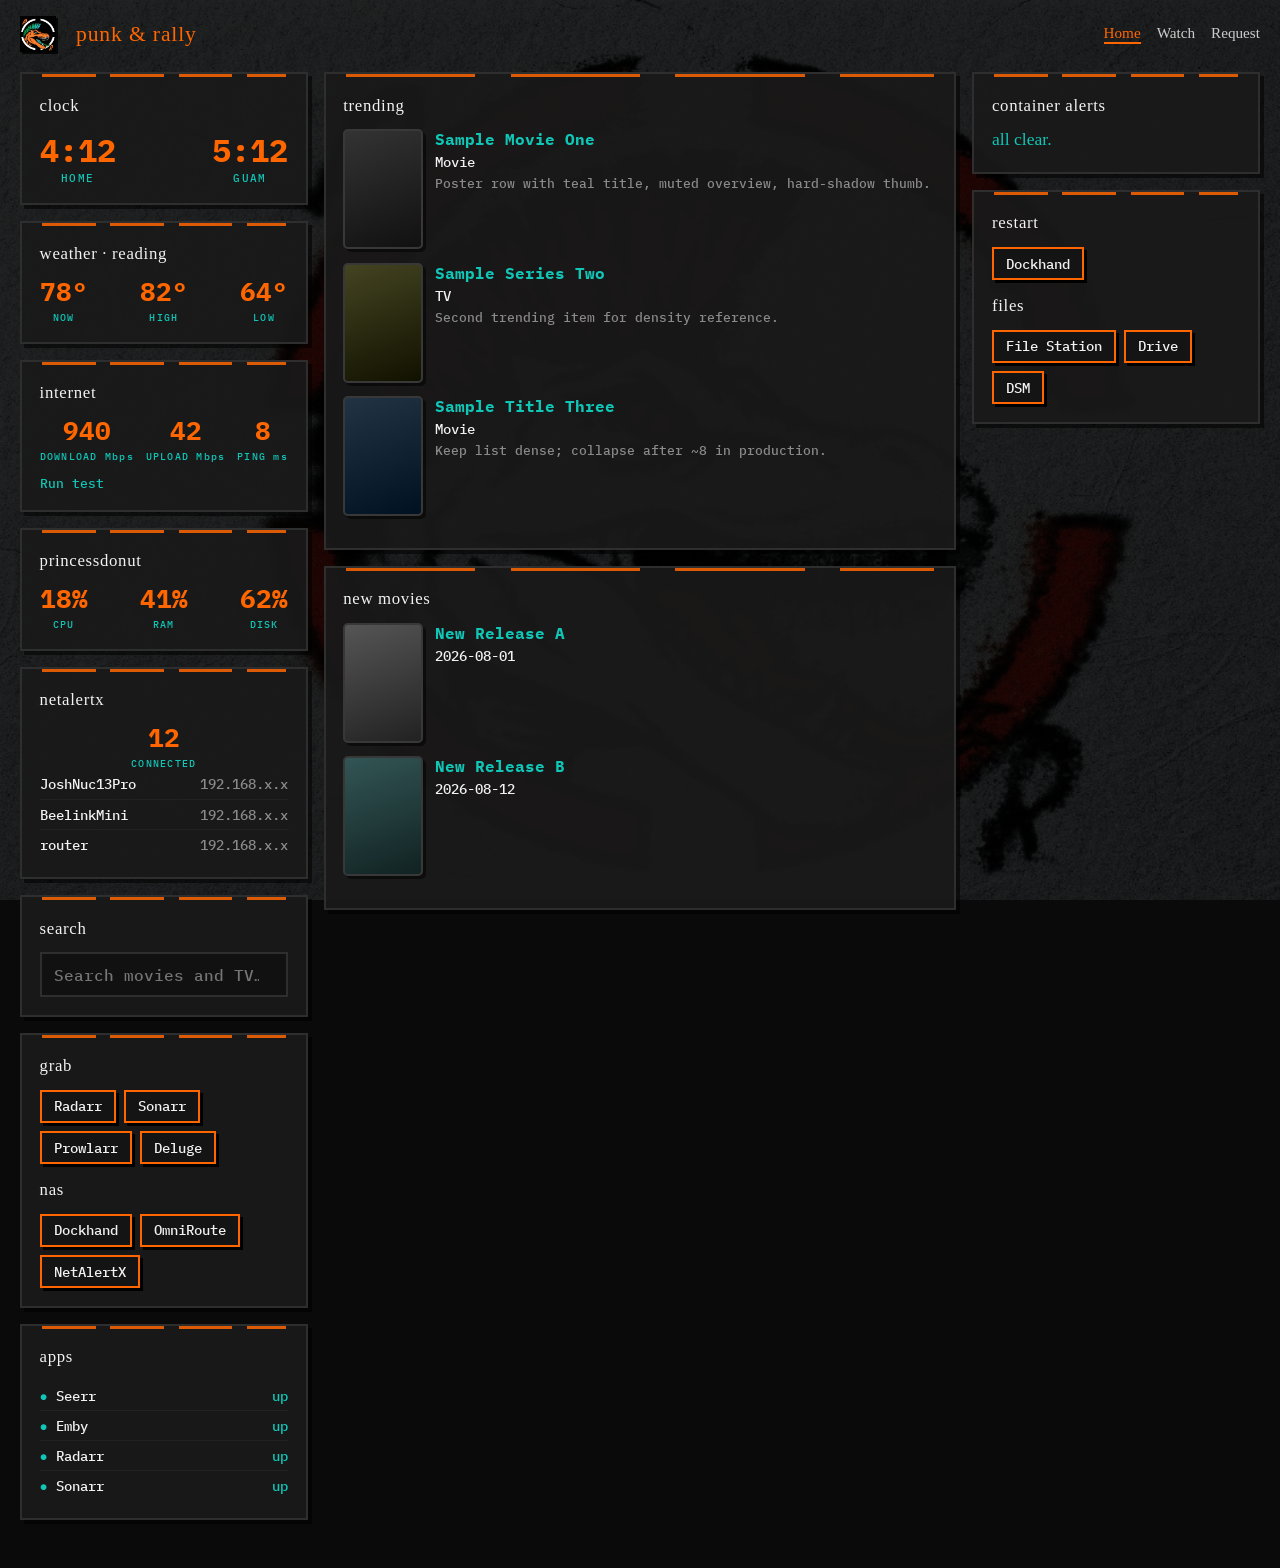
==== stitch/mockups/home.html @ f42276ad "Add Google Stitch design export for punk & rally Provide a DESIGN.md design system, sanitized static" ====
<!DOCTYPE html>
<html lang="en">
<head>
  <meta charset="utf-8" />
  <meta name="viewport" content="width=device-width, initial-scale=1" />
  <title>punk &amp; rally — Home</title>
  <link rel="stylesheet" href="theme.css" />
</head>
<body>
  <div class="shell">
    <header class="topnav">
      <img src="../assets/logo.jpg" alt="" />
      <div class="brand">punk &amp; rally</div>
      <nav class="nav-links">
        <a class="active" href="home.html">Home</a>
        <a href="watch.html">Watch</a>
        <a href="#">Request</a>
      </nav>
    </header>

    <div class="page-columns home">
      <div class="stack">
        <section class="widget">
          <div class="widget-header">clock</div>
          <div class="stats">
            <div class="clock-block">
              <div class="clock-time">4:12</div>
              <div class="clock-label">HOME</div>
            </div>
            <div class="clock-block">
              <div class="clock-time">5:12</div>
              <div class="clock-label">GUAM</div>
            </div>
          </div>
        </section>

        <section class="widget">
          <div class="widget-header">weather · reading</div>
          <div class="stats">
            <div><div class="stat-num">78°</div><div class="stat-label">NOW</div></div>
            <div><div class="stat-num">82°</div><div class="stat-label">HIGH</div></div>
            <div><div class="stat-num">64°</div><div class="stat-label">LOW</div></div>
          </div>
        </section>

        <section class="widget">
          <div class="widget-header">internet</div>
          <div class="stats">
            <div><div class="stat-num">940</div><div class="stat-label">DOWNLOAD Mbps</div></div>
            <div><div class="stat-num">42</div><div class="stat-label">UPLOAD Mbps</div></div>
            <div><div class="stat-num">8</div><div class="stat-label">PING ms</div></div>
          </div>
          <p class="muted" style="margin:0.75rem 0 0;font-size:0.8rem;"><a class="teal" href="#">Run test</a></p>
        </section>

        <section class="widget">
          <div class="widget-header">princessdonut</div>
          <div class="stats">
            <div><div class="stat-num">18%</div><div class="stat-label">CPU</div></div>
            <div><div class="stat-num">41%</div><div class="stat-label">RAM</div></div>
            <div><div class="stat-num">62%</div><div class="stat-label">DISK</div></div>
          </div>
        </section>

        <section class="widget">
          <div class="widget-header">netalertx</div>
          <div class="stats" style="justify-content:center;">
            <div><div class="stat-num">12</div><div class="stat-label">CONNECTED</div></div>
          </div>
          <div class="device-row"><span>JoshNuc13Pro</span><span class="muted">192.168.x.x</span></div>
          <div class="device-row"><span>BeelinkMini</span><span class="muted">192.168.x.x</span></div>
          <div class="device-row"><span>router</span><span class="muted">192.168.x.x</span></div>
        </section>

        <section class="widget">
          <div class="widget-header">search</div>
          <input class="search" type="search" placeholder="Search movies and TV…" readonly />
        </section>

        <section class="widget">
          <div class="widget-header">grab</div>
          <div class="pills">
            <span class="pill">Radarr</span>
            <span class="pill">Sonarr</span>
            <span class="pill">Prowlarr</span>
            <span class="pill">Deluge</span>
          </div>
          <div class="widget-header" style="margin-top:1rem;">nas</div>
          <div class="pills">
            <span class="pill">Dockhand</span>
            <span class="pill">OmniRoute</span>
            <span class="pill">NetAlertX</span>
          </div>
        </section>

        <section class="widget">
          <div class="widget-header">apps</div>
          <div class="monitor-row"><span class="ok">Seerr</span><span class="teal">up</span></div>
          <div class="monitor-row"><span class="ok">Emby</span><span class="teal">up</span></div>
          <div class="monitor-row"><span class="ok">Radarr</span><span class="teal">up</span></div>
          <div class="monitor-row"><span class="ok">Sonarr</span><span class="teal">up</span></div>
        </section>
      </div>

      <div class="stack">
        <section class="widget">
          <div class="widget-header">trending</div>
          <div class="media-row">
            <div class="thumb" style="background:linear-gradient(160deg,#333,#111);"></div>
            <div>
              <p class="media-title">Sample Movie One</p>
              <p class="media-sub">Movie</p>
              <p class="media-desc">Poster row with teal title, muted overview, hard-shadow thumb.</p>
            </div>
          </div>
          <div class="media-row">
            <div class="thumb" style="background:linear-gradient(160deg,#442,#110);"></div>
            <div>
              <p class="media-title">Sample Series Two</p>
              <p class="media-sub">TV</p>
              <p class="media-desc">Second trending item for density reference.</p>
            </div>
          </div>
          <div class="media-row">
            <div class="thumb" style="background:linear-gradient(160deg,#234,#012);"></div>
            <div>
              <p class="media-title">Sample Title Three</p>
              <p class="media-sub">Movie</p>
              <p class="media-desc">Keep list dense; collapse after ~8 in production.</p>
            </div>
          </div>
        </section>

        <section class="widget">
          <div class="widget-header">new movies</div>
          <div class="media-row">
            <div class="thumb" style="background:linear-gradient(160deg,#555,#222);"></div>
            <div>
              <p class="media-title">New Release A</p>
              <p class="media-sub">2026-08-01</p>
            </div>
          </div>
          <div class="media-row">
            <div class="thumb" style="background:linear-gradient(160deg,#355,#122);"></div>
            <div>
              <p class="media-title">New Release B</p>
              <p class="media-sub">2026-08-12</p>
            </div>
          </div>
        </section>
      </div>

      <div class="stack hide-mobile">
        <section class="widget">
          <div class="widget-header">container alerts</div>
          <p class="all-clear">all clear.</p>
        </section>
        <section class="widget">
          <div class="widget-header">restart</div>
          <div class="pills"><span class="pill">Dockhand</span></div>
          <div class="widget-header" style="margin-top:1rem;">files</div>
          <div class="pills">
            <span class="pill">File Station</span>
            <span class="pill">Drive</span>
            <span class="pill">DSM</span>
          </div>
        </section>
      </div>
    </div>
  </div>

  <nav class="mobile-nav" aria-label="Pages">
    <a class="active" href="home.html">Home</a>
    <a href="watch.html">Watch</a>
    <a href="#">Request</a>
  </nav>
</body>
</html>
---- stitch/mockups/theme.css ----
@import url("https://fonts.googleapis.com/css2?family=Permanent+Marker&family=IBM+Plex+Mono:wght@500;700&display=swap");

:root {
  --pr-orange: #ff6600;
  --pr-teal: #10c6b7;
  --pr-surface: #1a1a1a;
  --pr-bg: #0a0a0a;
  --pr-border: #2e2e2e;
  --pr-muted: #8a8a8a;
  --pr-neg: #e83030;
  --pr-text: #f2f2f2;
}

* { box-sizing: border-box; }

body {
  margin: 0;
  color: var(--pr-text);
  font-family: "IBM Plex Mono", monospace;
  font-weight: 500;
  background-color: var(--pr-bg);
  background-image:
    url("../assets/wall-texture.jpg"),
    url("data:image/svg+xml,%3Csvg viewBox='0 0 256 256' xmlns='http://www.w3.org/2000/svg'%3E%3Cfilter id='n'%3E%3CfeTurbulence type='fractalNoise' baseFrequency='0.85' numOctaves='4' stitchTiles='stitch'/%3E%3C/filter%3E%3Crect width='100%25' height='100%25' filter='url(%23n)' opacity='0.07'/%3E%3C/svg%3E");
  background-size: cover, 256px 256px;
  background-blend-mode: soft-light, overlay;
  background-attachment: fixed;
  min-height: 100vh;
}

a { color: inherit; text-decoration: none; }

.shell {
  max-width: 1280px;
  margin: 0 auto;
  padding: 1rem 1.25rem 3rem;
}

.topnav {
  display: flex;
  align-items: center;
  gap: 1.25rem;
  margin-bottom: 1.25rem;
}

.topnav img {
  height: 2.25rem;
  width: auto;
  filter: drop-shadow(2px 2px 0 hsl(0 0% 0% / 0.8));
}

.brand {
  font-family: "Permanent Marker", cursive;
  letter-spacing: 0.04em;
  color: var(--pr-orange);
  font-size: 1.35rem;
}

.nav-links {
  display: flex;
  gap: 1rem;
  margin-left: auto;
  font-family: "Permanent Marker", cursive;
  font-size: 0.95rem;
}

.nav-links a { color: #ccc; }
.nav-links a.active {
  color: var(--pr-orange);
  border-bottom: 2px solid var(--pr-orange);
}

.page-columns {
  display: grid;
  gap: 1rem;
  align-items: start;
}

.page-columns.home {
  grid-template-columns: minmax(220px, 1fr) minmax(0, 2.2fr) minmax(220px, 1fr);
}

.page-columns.watch {
  grid-template-columns: 1fr;
}

.stack { display: flex; flex-direction: column; gap: 1rem; }

.widget {
  background: hsl(0 0% 10% / 0.92);
  border: 2px solid var(--pr-border);
  box-shadow: 4px 4px 0 hsl(0 0% 0% / 0.55);
  position: relative;
  padding: 1rem 1.1rem 1.1rem;
}

.widget::before {
  content: "";
  position: absolute;
  top: 0;
  left: 1.25rem;
  right: 1.25rem;
  height: 3px;
  background: linear-gradient(
    90deg,
    var(--pr-orange) 0 22%,
    transparent 22% 28%,
    var(--pr-orange) 28% 50%,
    transparent 50% 56%,
    var(--pr-orange) 56% 78%,
    transparent 78% 84%,
    var(--pr-orange) 84% 100%
  );
  opacity: 0.85;
  pointer-events: none;
}

.widget-header {
  font-family: "Permanent Marker", cursive;
  letter-spacing: 0.04em;
  text-transform: lowercase;
  margin: 0.35rem 0 0.85rem;
  font-size: 1.05rem;
}

.stats {
  display: flex;
  justify-content: space-between;
  text-align: center;
  gap: 0.5rem;
}

.stat-num {
  font-family: "IBM Plex Mono", monospace;
  font-weight: 700;
  color: var(--pr-orange);
  font-size: 1.6rem;
  line-height: 1.1;
}

.stat-label {
  letter-spacing: 0.12em;
  font-size: 0.65rem;
  color: var(--pr-teal);
  margin-top: 0.25rem;
}

.pills {
  display: flex;
  flex-wrap: wrap;
  gap: 0.5rem;
}

.pill {
  display: inline-block;
  padding: 0.35rem 0.75rem;
  border: 2px solid var(--pr-orange);
  background: hsl(0 0% 8%);
  box-shadow: 3px 3px 0 #000;
  font-size: 0.85rem;
}

.muted { color: var(--pr-muted); }
.teal { color: var(--pr-teal); }
.orange { color: var(--pr-orange); }
.neg { color: var(--pr-neg); }

.now-playing li {
  list-style: none;
  border-left: 3px solid var(--pr-orange);
  padding-left: 0.75rem;
  margin: 0 0 0.75rem;
}

.now-playing { margin: 0; padding: 0; }
.now-playing .user { color: var(--pr-orange); font-weight: 700; margin: 0 0 0.15rem; }
.now-playing .meta { color: var(--pr-teal); font-size: 0.8rem; margin: 0; }

.media-row {
  display: flex;
  gap: 0.75rem;
  align-items: flex-start;
  margin-bottom: 0.85rem;
}

.thumb {
  width: 5rem;
  min-width: 5rem;
  height: 7.5rem;
  object-fit: cover;
  border: 2px solid #383838;
  box-shadow: 3px 3px 0 hsl(0 0% 0% / 0.5);
  border-radius: 5px;
  background: #222;
}

.media-title { color: var(--pr-teal); font-weight: 700; margin: 0 0 0.25rem; }
.media-sub { margin: 0 0 0.25rem; font-size: 0.85rem; }
.media-desc { margin: 0; color: var(--pr-muted); font-size: 0.8rem; }

.clock-block { text-align: center; }
.clock-time { font-size: 2rem; font-weight: 700; color: var(--pr-orange); }
.clock-label { color: var(--pr-teal); letter-spacing: 0.12em; font-size: 0.7rem; }

.search {
  width: 100%;
  background: #111;
  border: 2px solid var(--pr-border);
  color: var(--pr-text);
  padding: 0.65rem 0.75rem;
  font: inherit;
}

.monitor-row, .device-row {
  display: flex;
  justify-content: space-between;
  gap: 0.5rem;
  padding: 0.35rem 0;
  border-bottom: 1px solid #222;
  font-size: 0.85rem;
}

.monitor-row:last-child, .device-row:last-child { border-bottom: 0; }
.ok::before { content: "● "; color: var(--pr-teal); }
.bad::before { content: "● "; color: var(--pr-neg); }

.all-clear {
  color: var(--pr-teal);
  font-family: "Permanent Marker", cursive;
  font-size: 1.1rem;
  margin: 0.25rem 0;
}

.mobile-nav {
  display: none;
  position: fixed;
  left: 0;
  right: 0;
  bottom: 0;
  height: 56px;
  background: hsl(0 0% 8% / 0.96);
  border-top: 2px solid var(--pr-border);
  align-items: center;
  justify-content: space-around;
  z-index: 20;
}

.mobile-nav a {
  font-family: "Permanent Marker", cursive;
  font-size: 14px;
  color: #bbb;
  padding: 10px 14px;
}

.mobile-nav a.active {
  color: var(--pr-orange);
  border-bottom: 2px solid var(--pr-orange);
}

@media (max-width: 1190px) {
  .page-columns.home { grid-template-columns: 1fr; }
  .hide-mobile { display: none !important; }
  .mobile-nav { display: flex; }
  .shell { padding-bottom: 5rem; }
  .nav-links { display: none; }
}
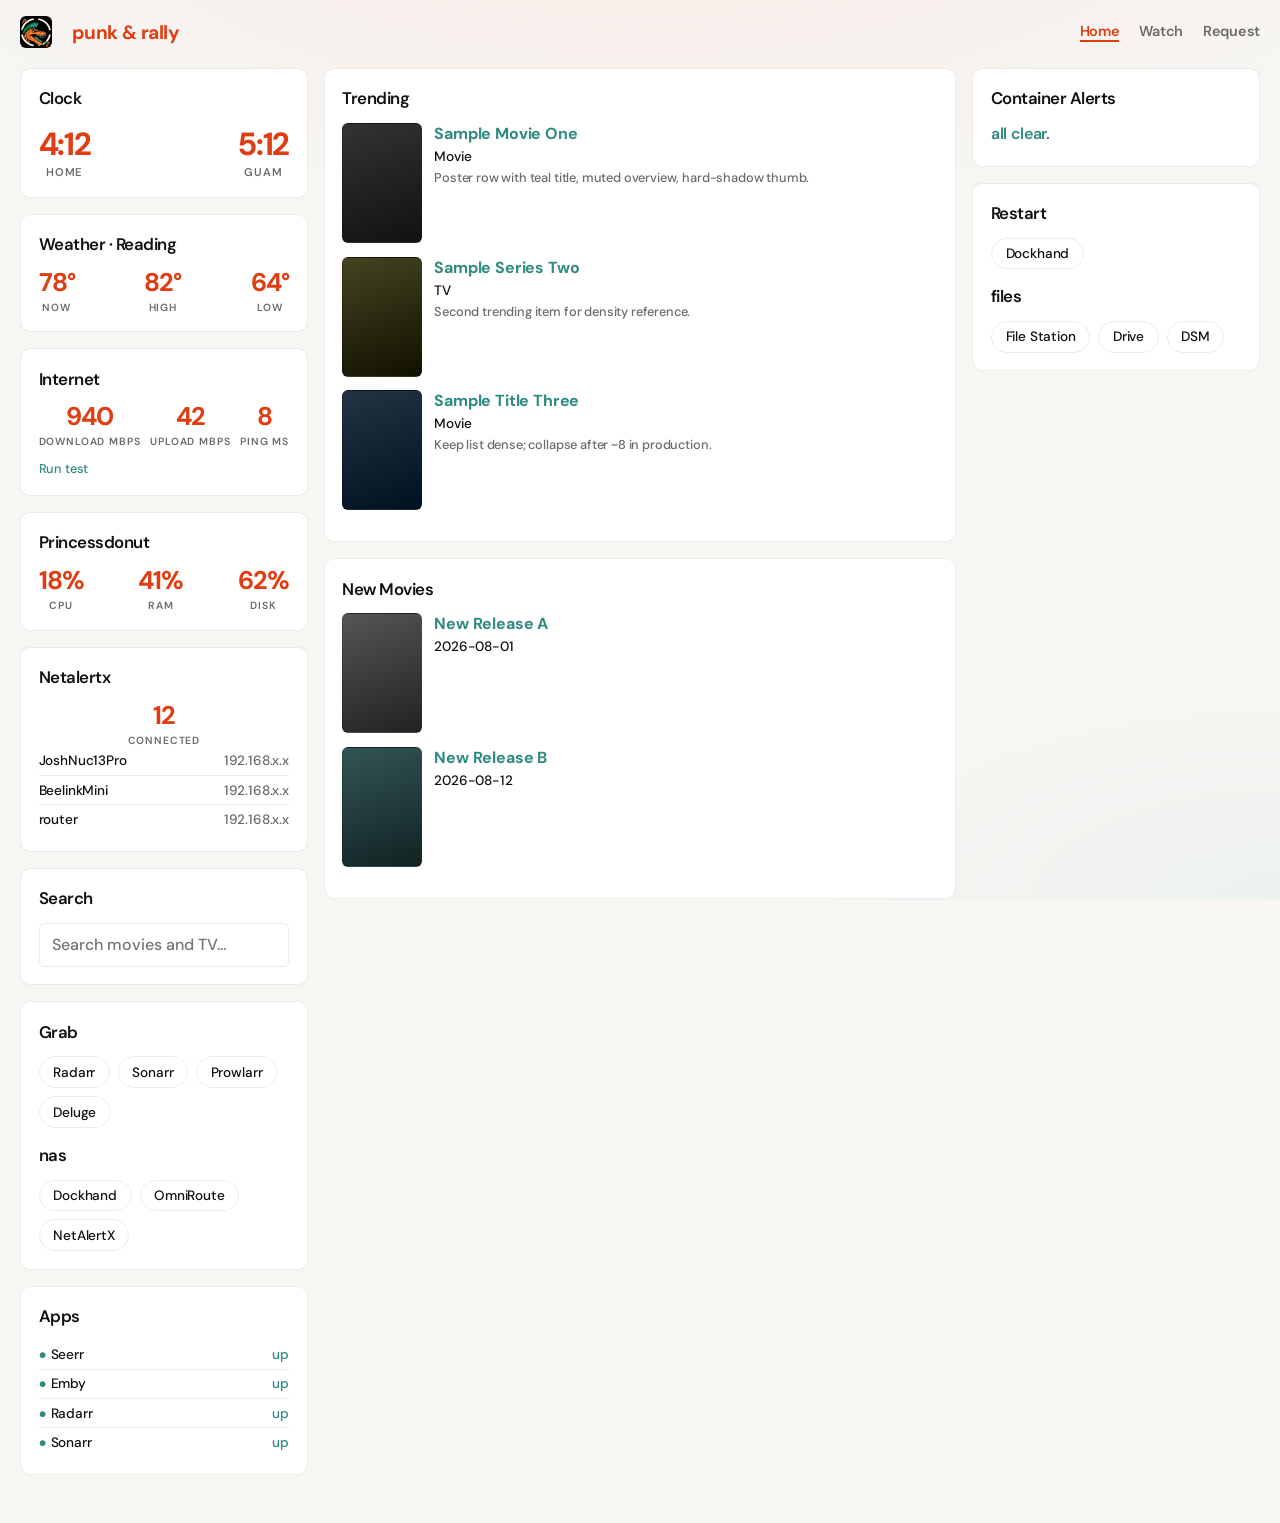
==== commit 63e3f999: "Title-case Stitch mockup widget headers for studio look Co-authored-by: subarude <subarude15@users.n" ====
--- a/stitch/mockups/home.html
+++ b/stitch/mockups/home.html
@@ -21,7 +21,7 @@
     <div class="page-columns home">
       <div class="stack">
         <section class="widget">
-          <div class="widget-header">clock</div>
+          <div class="widget-header">Clock</div>
           <div class="stats">
             <div class="clock-block">
               <div class="clock-time">4:12</div>
@@ -35,7 +35,7 @@
         </section>
 
         <section class="widget">
-          <div class="widget-header">weather · reading</div>
+          <div class="widget-header">Weather · Reading</div>
           <div class="stats">
             <div><div class="stat-num">78°</div><div class="stat-label">NOW</div></div>
             <div><div class="stat-num">82°</div><div class="stat-label">HIGH</div></div>
@@ -44,7 +44,7 @@
         </section>
 
         <section class="widget">
-          <div class="widget-header">internet</div>
+          <div class="widget-header">Internet</div>
           <div class="stats">
             <div><div class="stat-num">940</div><div class="stat-label">DOWNLOAD Mbps</div></div>
             <div><div class="stat-num">42</div><div class="stat-label">UPLOAD Mbps</div></div>
@@ -54,7 +54,7 @@
         </section>
 
         <section class="widget">
-          <div class="widget-header">princessdonut</div>
+          <div class="widget-header">Princessdonut</div>
           <div class="stats">
             <div><div class="stat-num">18%</div><div class="stat-label">CPU</div></div>
             <div><div class="stat-num">41%</div><div class="stat-label">RAM</div></div>
@@ -63,7 +63,7 @@
         </section>
 
         <section class="widget">
-          <div class="widget-header">netalertx</div>
+          <div class="widget-header">Netalertx</div>
           <div class="stats" style="justify-content:center;">
             <div><div class="stat-num">12</div><div class="stat-label">CONNECTED</div></div>
           </div>
@@ -73,12 +73,12 @@
         </section>
 
         <section class="widget">
-          <div class="widget-header">search</div>
+          <div class="widget-header">Search</div>
           <input class="search" type="search" placeholder="Search movies and TV…" readonly />
         </section>
 
         <section class="widget">
-          <div class="widget-header">grab</div>
+          <div class="widget-header">Grab</div>
           <div class="pills">
             <span class="pill">Radarr</span>
             <span class="pill">Sonarr</span>
@@ -94,7 +94,7 @@
         </section>
 
         <section class="widget">
-          <div class="widget-header">apps</div>
+          <div class="widget-header">Apps</div>
           <div class="monitor-row"><span class="ok">Seerr</span><span class="teal">up</span></div>
           <div class="monitor-row"><span class="ok">Emby</span><span class="teal">up</span></div>
           <div class="monitor-row"><span class="ok">Radarr</span><span class="teal">up</span></div>
@@ -104,7 +104,7 @@
 
       <div class="stack">
         <section class="widget">
-          <div class="widget-header">trending</div>
+          <div class="widget-header">Trending</div>
           <div class="media-row">
             <div class="thumb" style="background:linear-gradient(160deg,#333,#111);"></div>
             <div>
@@ -132,7 +132,7 @@
         </section>
 
         <section class="widget">
-          <div class="widget-header">new movies</div>
+          <div class="widget-header">New Movies</div>
           <div class="media-row">
             <div class="thumb" style="background:linear-gradient(160deg,#555,#222);"></div>
             <div>
@@ -152,11 +152,11 @@
 
       <div class="stack hide-mobile">
         <section class="widget">
-          <div class="widget-header">container alerts</div>
+          <div class="widget-header">Container Alerts</div>
           <p class="all-clear">all clear.</p>
         </section>
         <section class="widget">
-          <div class="widget-header">restart</div>
+          <div class="widget-header">Restart</div>
           <div class="pills"><span class="pill">Dockhand</span></div>
           <div class="widget-header" style="margin-top:1rem;">files</div>
           <div class="pills">
--- a/stitch/mockups/theme.css
+++ b/stitch/mockups/theme.css
@@ -1,14 +1,30 @@
-@import url("https://fonts.googleapis.com/css2?family=Permanent+Marker&family=IBM+Plex+Mono:wght@500;700&display=swap");
+@import url("https://fonts.googleapis.com/css2?family=DM+Sans:ital,opsz,wght@0,9..40,500;0,9..40,600;0,9..40,700;1,9..40,500&display=swap");
 
 :root {
-  --pr-orange: #ff6600;
-  --pr-teal: #10c6b7;
+  --pr-orange: #fb4617;
+  --pr-teal: #3ba89c;
   --pr-surface: #1a1a1a;
-  --pr-bg: #0a0a0a;
-  --pr-border: #2e2e2e;
-  --pr-muted: #8a8a8a;
-  --pr-neg: #e83030;
-  --pr-text: #f2f2f2;
+  --pr-bg: #121212;
+  --pr-border: rgba(255, 255, 255, 0.08);
+  --pr-muted: #8c8c8c;
+  --pr-neg: #e03a3a;
+  --pr-text: #f5f5f5;
+  --pr-radius: 10px;
+  color-scheme: dark;
+}
+
+@media (prefers-color-scheme: light) {
+  :root {
+    --pr-orange: #e03d12;
+    --pr-teal: #2f8a80;
+    --pr-surface: #ffffff;
+    --pr-bg: #f7f6f3;
+    --pr-border: rgba(0, 0, 0, 0.08);
+    --pr-muted: #6b6b6b;
+    --pr-neg: #c62828;
+    --pr-text: #111111;
+    color-scheme: light;
+  }
 }
 
 * { box-sizing: border-box; }
@@ -16,14 +32,13 @@
 body {
   margin: 0;
   color: var(--pr-text);
-  font-family: "IBM Plex Mono", monospace;
+  font-family: "DM Sans", "Segoe UI", sans-serif;
   font-weight: 500;
+  letter-spacing: -0.01em;
   background-color: var(--pr-bg);
   background-image:
-    url("../assets/wall-texture.jpg"),
-    url("data:image/svg+xml,%3Csvg viewBox='0 0 256 256' xmlns='http://www.w3.org/2000/svg'%3E%3Cfilter id='n'%3E%3CfeTurbulence type='fractalNoise' baseFrequency='0.85' numOctaves='4' stitchTiles='stitch'/%3E%3C/filter%3E%3Crect width='100%25' height='100%25' filter='url(%23n)' opacity='0.07'/%3E%3C/svg%3E");
-  background-size: cover, 256px 256px;
-  background-blend-mode: soft-light, overlay;
+    radial-gradient(ellipse 120% 80% at 50% -20%, rgba(251, 70, 23, 0.08), transparent 55%),
+    radial-gradient(ellipse 80% 50% at 100% 100%, rgba(59, 168, 156, 0.05), transparent 50%);
   background-attachment: fixed;
   min-height: 100vh;
 }
@@ -44,27 +59,29 @@
 }
 
 .topnav img {
-  height: 2.25rem;
+  height: 2rem;
   width: auto;
-  filter: drop-shadow(2px 2px 0 hsl(0 0% 0% / 0.8));
+  border-radius: 6px;
 }
 
 .brand {
-  font-family: "Permanent Marker", cursive;
-  letter-spacing: 0.04em;
-  color: var(--pr-orange);
-  font-size: 1.35rem;
+  font-family: "DM Sans", "Segoe UI", sans-serif;
+  letter-spacing: -0.03em;
+  font-weight: 700;
+  color: var(--pr-orange);
+  font-size: 1.2rem;
 }
 
 .nav-links {
   display: flex;
-  gap: 1rem;
+  gap: 1.25rem;
   margin-left: auto;
-  font-family: "Permanent Marker", cursive;
-  font-size: 0.95rem;
-}
-
-.nav-links a { color: #ccc; }
+  font-weight: 600;
+  font-size: 0.9rem;
+  letter-spacing: -0.02em;
+}
+
+.nav-links a { color: var(--pr-muted); }
 .nav-links a.active {
   color: var(--pr-orange);
   border-bottom: 2px solid var(--pr-orange);
@@ -87,39 +104,21 @@
 .stack { display: flex; flex-direction: column; gap: 1rem; }
 
 .widget {
-  background: hsl(0 0% 10% / 0.92);
-  border: 2px solid var(--pr-border);
-  box-shadow: 4px 4px 0 hsl(0 0% 0% / 0.55);
+  background: var(--pr-surface);
+  border: 1px solid var(--pr-border);
+  border-radius: var(--pr-radius);
+  box-shadow: none;
   position: relative;
   padding: 1rem 1.1rem 1.1rem;
 }
 
-.widget::before {
-  content: "";
-  position: absolute;
-  top: 0;
-  left: 1.25rem;
-  right: 1.25rem;
-  height: 3px;
-  background: linear-gradient(
-    90deg,
-    var(--pr-orange) 0 22%,
-    transparent 22% 28%,
-    var(--pr-orange) 28% 50%,
-    transparent 50% 56%,
-    var(--pr-orange) 56% 78%,
-    transparent 78% 84%,
-    var(--pr-orange) 84% 100%
-  );
-  opacity: 0.85;
-  pointer-events: none;
-}
+.widget::before { display: none; }
 
 .widget-header {
-  font-family: "Permanent Marker", cursive;
-  letter-spacing: 0.04em;
-  text-transform: lowercase;
-  margin: 0.35rem 0 0.85rem;
+  font-family: "DM Sans", "Segoe UI", sans-serif;
+  letter-spacing: -0.03em;
+  font-weight: 600;
+  margin: 0.15rem 0 0.85rem;
   font-size: 1.05rem;
 }
 
@@ -131,17 +130,19 @@
 }
 
 .stat-num {
-  font-family: "IBM Plex Mono", monospace;
   font-weight: 700;
+  letter-spacing: -0.04em;
   color: var(--pr-orange);
   font-size: 1.6rem;
   line-height: 1.1;
 }
 
 .stat-label {
-  letter-spacing: 0.12em;
+  letter-spacing: 0.08em;
+  text-transform: uppercase;
   font-size: 0.65rem;
-  color: var(--pr-teal);
+  font-weight: 600;
+  color: var(--pr-muted);
   margin-top: 0.25rem;
 }
 
@@ -153,11 +154,18 @@
 
 .pill {
   display: inline-block;
-  padding: 0.35rem 0.75rem;
-  border: 2px solid var(--pr-orange);
-  background: hsl(0 0% 8%);
-  box-shadow: 3px 3px 0 #000;
+  padding: 0.4rem 0.85rem;
+  border: 1px solid var(--pr-border);
+  border-radius: 999px;
+  background: transparent;
   font-size: 0.85rem;
+  transition: border-color 0.15s ease, color 0.15s ease, background-color 0.15s ease;
+}
+
+.pill:hover {
+  border-color: var(--pr-orange);
+  color: var(--pr-orange);
+  background: rgba(251, 70, 23, 0.08);
 }
 
 .muted { color: var(--pr-muted); }
@@ -167,14 +175,14 @@
 
 .now-playing li {
   list-style: none;
-  border-left: 3px solid var(--pr-orange);
+  border-left: 2px solid var(--pr-orange);
   padding-left: 0.75rem;
   margin: 0 0 0.75rem;
 }
 
 .now-playing { margin: 0; padding: 0; }
 .now-playing .user { color: var(--pr-orange); font-weight: 700; margin: 0 0 0.15rem; }
-.now-playing .meta { color: var(--pr-teal); font-size: 0.8rem; margin: 0; }
+.now-playing .meta { color: var(--pr-muted); font-size: 0.8rem; margin: 0; }
 
 .media-row {
   display: flex;
@@ -188,10 +196,9 @@
   min-width: 5rem;
   height: 7.5rem;
   object-fit: cover;
-  border: 2px solid #383838;
-  box-shadow: 3px 3px 0 hsl(0 0% 0% / 0.5);
-  border-radius: 5px;
-  background: #222;
+  border: 1px solid var(--pr-border);
+  border-radius: 6px;
+  background: color-mix(in srgb, var(--pr-muted) 20%, var(--pr-surface));
 }
 
 .media-title { color: var(--pr-teal); font-weight: 700; margin: 0 0 0.25rem; }
@@ -199,13 +206,14 @@
 .media-desc { margin: 0; color: var(--pr-muted); font-size: 0.8rem; }
 
 .clock-block { text-align: center; }
-.clock-time { font-size: 2rem; font-weight: 700; color: var(--pr-orange); }
-.clock-label { color: var(--pr-teal); letter-spacing: 0.12em; font-size: 0.7rem; }
+.clock-time { font-size: 2rem; font-weight: 700; letter-spacing: -0.04em; color: var(--pr-orange); }
+.clock-label { color: var(--pr-muted); letter-spacing: 0.08em; text-transform: uppercase; font-size: 0.7rem; font-weight: 600; }
 
 .search {
   width: 100%;
-  background: #111;
-  border: 2px solid var(--pr-border);
+  background: transparent;
+  border: 1px solid var(--pr-border);
+  border-radius: 6px;
   color: var(--pr-text);
   padding: 0.65rem 0.75rem;
   font: inherit;
@@ -216,7 +224,7 @@
   justify-content: space-between;
   gap: 0.5rem;
   padding: 0.35rem 0;
-  border-bottom: 1px solid #222;
+  border-bottom: 1px solid var(--pr-border);
   font-size: 0.85rem;
 }
 
@@ -226,8 +234,9 @@
 
 .all-clear {
   color: var(--pr-teal);
-  font-family: "Permanent Marker", cursive;
-  font-size: 1.1rem;
+  font-weight: 600;
+  letter-spacing: -0.02em;
+  font-size: 1rem;
   margin: 0.25rem 0;
 }
 
@@ -238,17 +247,19 @@
   right: 0;
   bottom: 0;
   height: 56px;
-  background: hsl(0 0% 8% / 0.96);
-  border-top: 2px solid var(--pr-border);
+  background: color-mix(in srgb, var(--pr-bg) 92%, transparent);
+  backdrop-filter: blur(16px);
+  border-top: 1px solid var(--pr-border);
   align-items: center;
   justify-content: space-around;
   z-index: 20;
 }
 
 .mobile-nav a {
-  font-family: "Permanent Marker", cursive;
-  font-size: 14px;
-  color: #bbb;
+  font-weight: 600;
+  font-size: 13px;
+  letter-spacing: -0.02em;
+  color: var(--pr-muted);
   padding: 10px 14px;
 }
 
